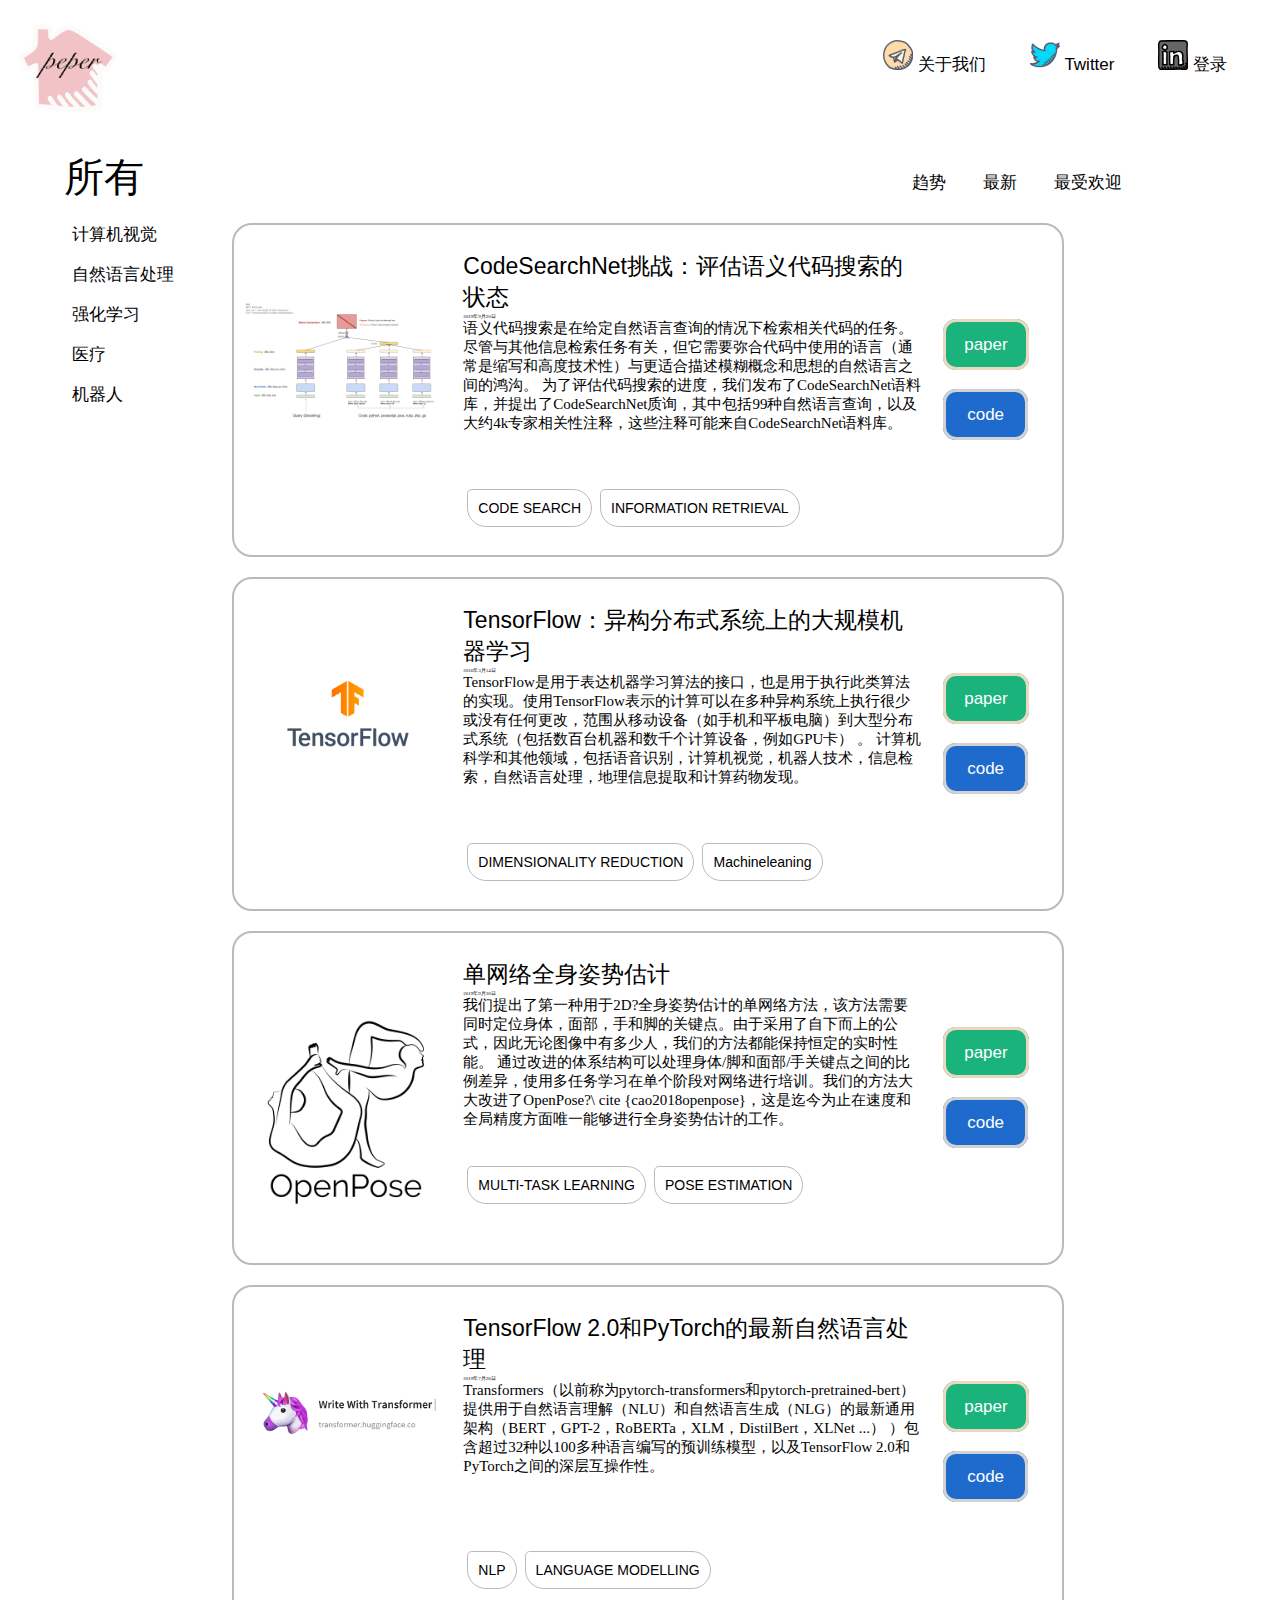
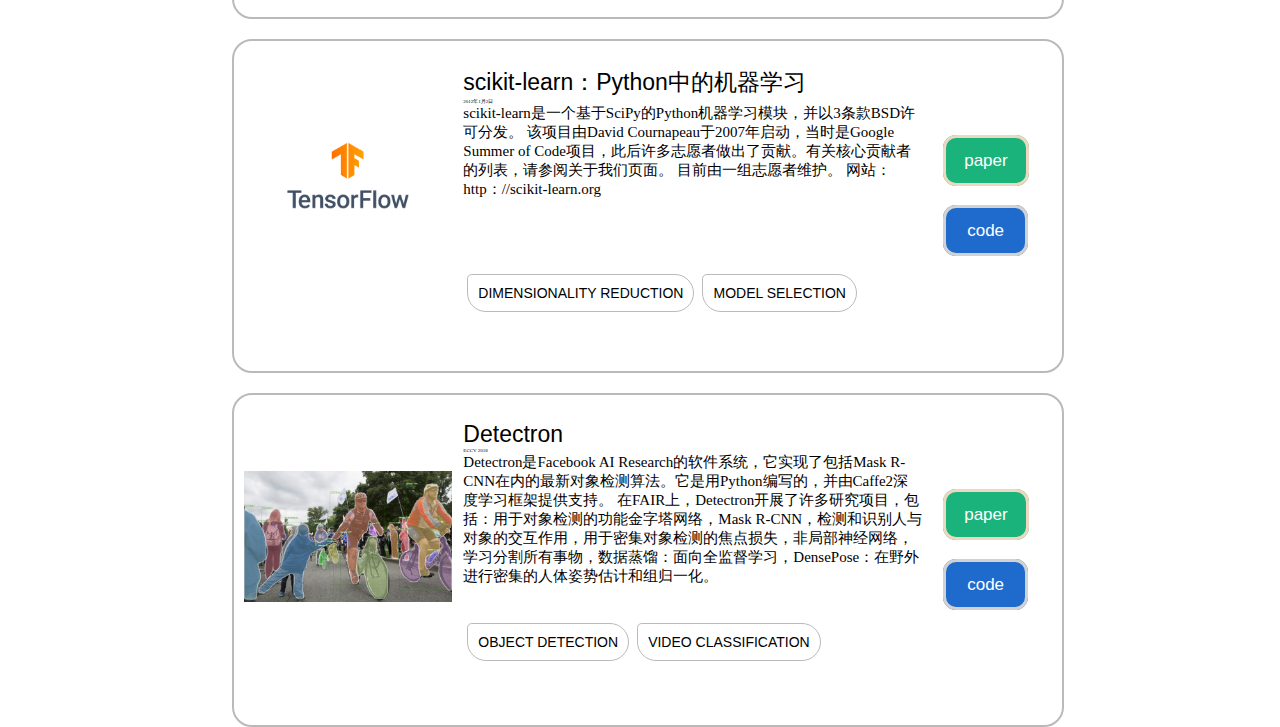
==== html/index.html @ c1170930 "main.html 1.0" ====
<!DOCTYPE html>
<html lang="en">
<head>
    <meta charset="UTF-8">
    <title>Paperswithpapers</title>
    <link rel="stylesheet" href="../css/common.css">
    <script src="../js/common.js"></script>
    <script src="../js/rank.js"></script>
</head>
<body>
<div class="bridges">
    <a href="index.html"> <img class="logo" src="../image/logo100.png" alt="main"></a>
    <ul class="top_left">
        <a id="report" href="#" onclick="report()" class="report">举报错误/Report</a>
    </ul>
    <div class="top_right">
        <a class="about" href="https://github.com/EternalGg"><img src="../image/abot.png"> 关于我们</a>
        <a href="https://www.twitter.com" target="_blank"><img src="../image/twwtter.png"> Twitter</a>
        <a id="login" href="login.html"><img src="../image/logi.png" alt="login"> 登录</a>
    </div>
    <div class="state">
        <div id="state" class="now_state">
            所有
        </div>
        <ul class="choice">
            <a id="trend" onclick="changetype('趋势','trend')" href = "#">趋势</a>
            <a id="new" onclick="changetype('最新','new')" href = "#">最新</a>
            <a id="porp" onclick="changetype('最受欢迎','porp')" href = "#">最受欢迎</a>
        </ul>
    </div>
    <div class="mid">
        <div class="mid_left">
            <div class="direction">
                <a id="fcv" onclick="showkid('fcv')" href = "#">计算机视觉</a>
                <a id="fnlp" onclick="showkid('fnlp')" href = "#">自然语言处理</a>
                <a id="frl" onclick="showkid('frl')" href = "#">强化学习</a>
                <a id="fMedical" onclick="showkid('fMedical')" href = "#">医疗</a>
                <a id="frobot" onclick="showkid('frobot')" href = "#">机器人</a>
            </div>
        </div>
        <div class="mid_right">
            <ul id="CV">
                <a href = "#">语义分割</a>
                <a href = "#">影像分类</a>
                <a href = "#">物体检测</a>
                <a href = "#">影像产生</a>
                <a href = "#">姿势估计</a>
            </ul>
            <ul id="NLP">
                <a href = "#">机器翻译</a>
                <a href = "#">语言建模</a>
                <a href = "#">问题回答</a>
                <a href = "#">情绪分析</a>
                <a href = "#">文字分类</a>
            </ul>
            <ul id="RL">
                <a href = "#">星际争霸</a>
                <a href = "#">即使策略游戏</a>
                <a href = "#">对抗攻击</a>
                <a href = "#">对抗防御</a>
                <a href = "#">推理攻击</a>
            </ul>
            <ul id="Medical">
                <a href = "#">医学图像分割</a>
                <a href = "#">病变分割</a>
                <a href = "#">药物发现</a>
                <a href = "#">脑分割</a>
                <a href = "#">脑肿瘤分割</a>
            </ul>
            <ul id="robot">
                <a href = "#">校准</a>
                <a href = "#">视觉里程表</a>
                <a href = "#">运动计划</a>
                <a href = "#">机器人导航</a>
                <a href = "#">视觉导航</a>
            </ul>
        </div>
        <div id="mid_center" class="mid_center">
        </div>
    </div>
</div>
<script language="JavaScript">
    row = creat_row();
    sa = rank();
    predicttype();
    paperpredict();
</script>
</body>
</html>
---- css/common.css ----
html {
    height: 100%;
}

body {
    font-family: "Roboto Light", serif;
    /*height: 100%;*/
    /*background: rgb(251,246,217);*/
}

a{
    font-family: "Roboto", sans-serif;
    font-size: 17px;
    text-decoration:none;
    height: 40px;
    color: black;
    padding-right: 30px;
}
div{
    font-family: "HoloLens MDL2 Assets";
}


.bridges {
    background: white;
    width: 100%;
    margin: 0 auto;
    height: 100%;
}


.mid {
    position: absolute;
    height: 100%;
    width: 100%;
}

.mid_left {
    width: 13%;
    height: 100%;
    left: 5%;
    position: absolute;
}

.mid_right {
    width: 13%;
    height: 100%;
    position: absolute;
    right: 2.5%;
}

.mid_center {
    width: 65%;
    position: absolute;
    left: 17.5%;
    height: 100%;
    /*background: aqua;*/
}


.search {
    position: absolute;
}


.logo{
    padding-left: 10px;
    padding-top: 10px;

}

.top_left {
    position: absolute;
    left: 10%;
    width: 30%;
    top: 25px;
}

.top_right {
    top: 40px;
    position: absolute;
    right: 1%;
}

.top_right a {
    padding-right: 40px;
}

.login {
    width: 30px;
}

.report{
    display: none;
    padding-left: 10px;
    padding-right: 10px;
    padding-top: 10px;
    padding-bottom: 10px;
    background: #BCB9B9;
    color: white;
    font-size: 17px;
    border-radius:20px 20px 20px 20px;
    text-align: center;
}

.state{
    /*background: aqua;*/
    width: 100%;
    height: 100px;
}

.choice{
    font-family: -apple-system, BlinkMacSystemFont, "Segoe UI", Roboto, "Helvetica Neue", Arial, sans-serif, "Apple Color Emoji", "Segoe UI Emoji", "Segoe UI Symbol";;
    font-size: 25px;
    right: 10%;
    top: 140px;
    position: absolute;
    height: 100%;
}
.now_state{
    position: absolute;
    height: 100%;
    top: 150px;
    left: 5%;
    font-size: 40px;
}

.row{
    padding-left: 10px;
    padding-right: 10px;
    padding-top: 10px;
    padding-bottom: 20px;
    height: 300px;
    /*background: darkred;*/
    border-radius:20px 20px 20px 20px;
    overflow: hidden;
    border: #BCB9B9 2px solid;
    margin:0px 0px 20px 0px
}

.row_img{
    position: absolute;
    height: 280px;
    width: 25%;
    padding-left: 0px;
}



.picture{
    top: 50px;
    width: 100%;
    position: absolute;
}

.row_detail{
    position: absolute;
    left: 23%;
    height: 280px;
    width: 60%;
    /*background: darkred;*/
    padding-left: 0px;
}
.title{
    font-family: Impact, Charcoal, sans-serif;
    font-size: 23px;
    word-wrap:break-word;
}

.complexity{
    font-size: 5px;
}

.detail{

    height: 180px;
    font-size: 15px;
    word-wrap:break-word;
    overflow: hidden;
}

.target{
    top: 250px;
    width: 100%;
    height: 40px;
}

.task{
    width: 40%;
    padding-left: 10px;
    padding-right: 10px;
    padding-top: 10px;
    padding-bottom: 10px;
    border-radius:5px 20px 20px 20px;
    overflow: hidden;
    border: #BCB9B9 0.5px solid;
    margin:4px 4px 20px 4px;
    font-size: 14px;
}

.row_performance{
    position: absolute;
    left: 85%;
    height: 280px;
    width: 13%;
    margin:0;
    padding:0;
}



.path{
    position:absolute;
    top: 100px;
}

.github{
    background: #1f6bcd;
    color: white;
    font-size: 17px;
    text-align: center;
    padding-left: 21px;
    padding-right: 21px;
    padding-top: 13px;
    padding-bottom: 13px;
    border-radius:13px 13px 13px 13px;
    overflow: hidden;
    border: rgb(210,210,210) 3px solid;
    margin:4px 4px 20px 4px
}
.paper{
    height: 50px;
    background: #1ab37c;
    color: white;
    font-size: 17px;
    text-align: center;
    text-align: center;
    padding-left: 18px;
    padding-right: 18px;
    padding-top: 13px;
    padding-bottom: 13px;
    border-radius:13px 13px 13px 13px;
    overflow: hidden;
    border: rgb(236,216,192) 3px solid;
    margin:4px 4px 20px 4px
}
.pdiv{
    height: 30px;

    width: 100px;
    position: absolute;
    top: 100px;
}
.gdiv{

    height: 30px;
    width: 100px;
    position: absolute;
    top: 170px;
}

.direction a{
    display: block;
    left: 30%;
}

#NLP{
    display: none;
}
#NLP a{
    display: block;
    left: 30%;
}

#CV{
    display: none;
}
#CV a{
    display: block;
    left: 30%;
}
#Medical{
    display: none;
}
#Medical a{
    display: block;
    left: 30%;
}
#CV a{
    display: block;
    left: 30%;
}
#robot{
    display: none;
}
#robot a{
    display: block;
    left: 30%;
}
#RL{
    display: none;
}
#RL a{
    display: block;
    left: 30%;
}
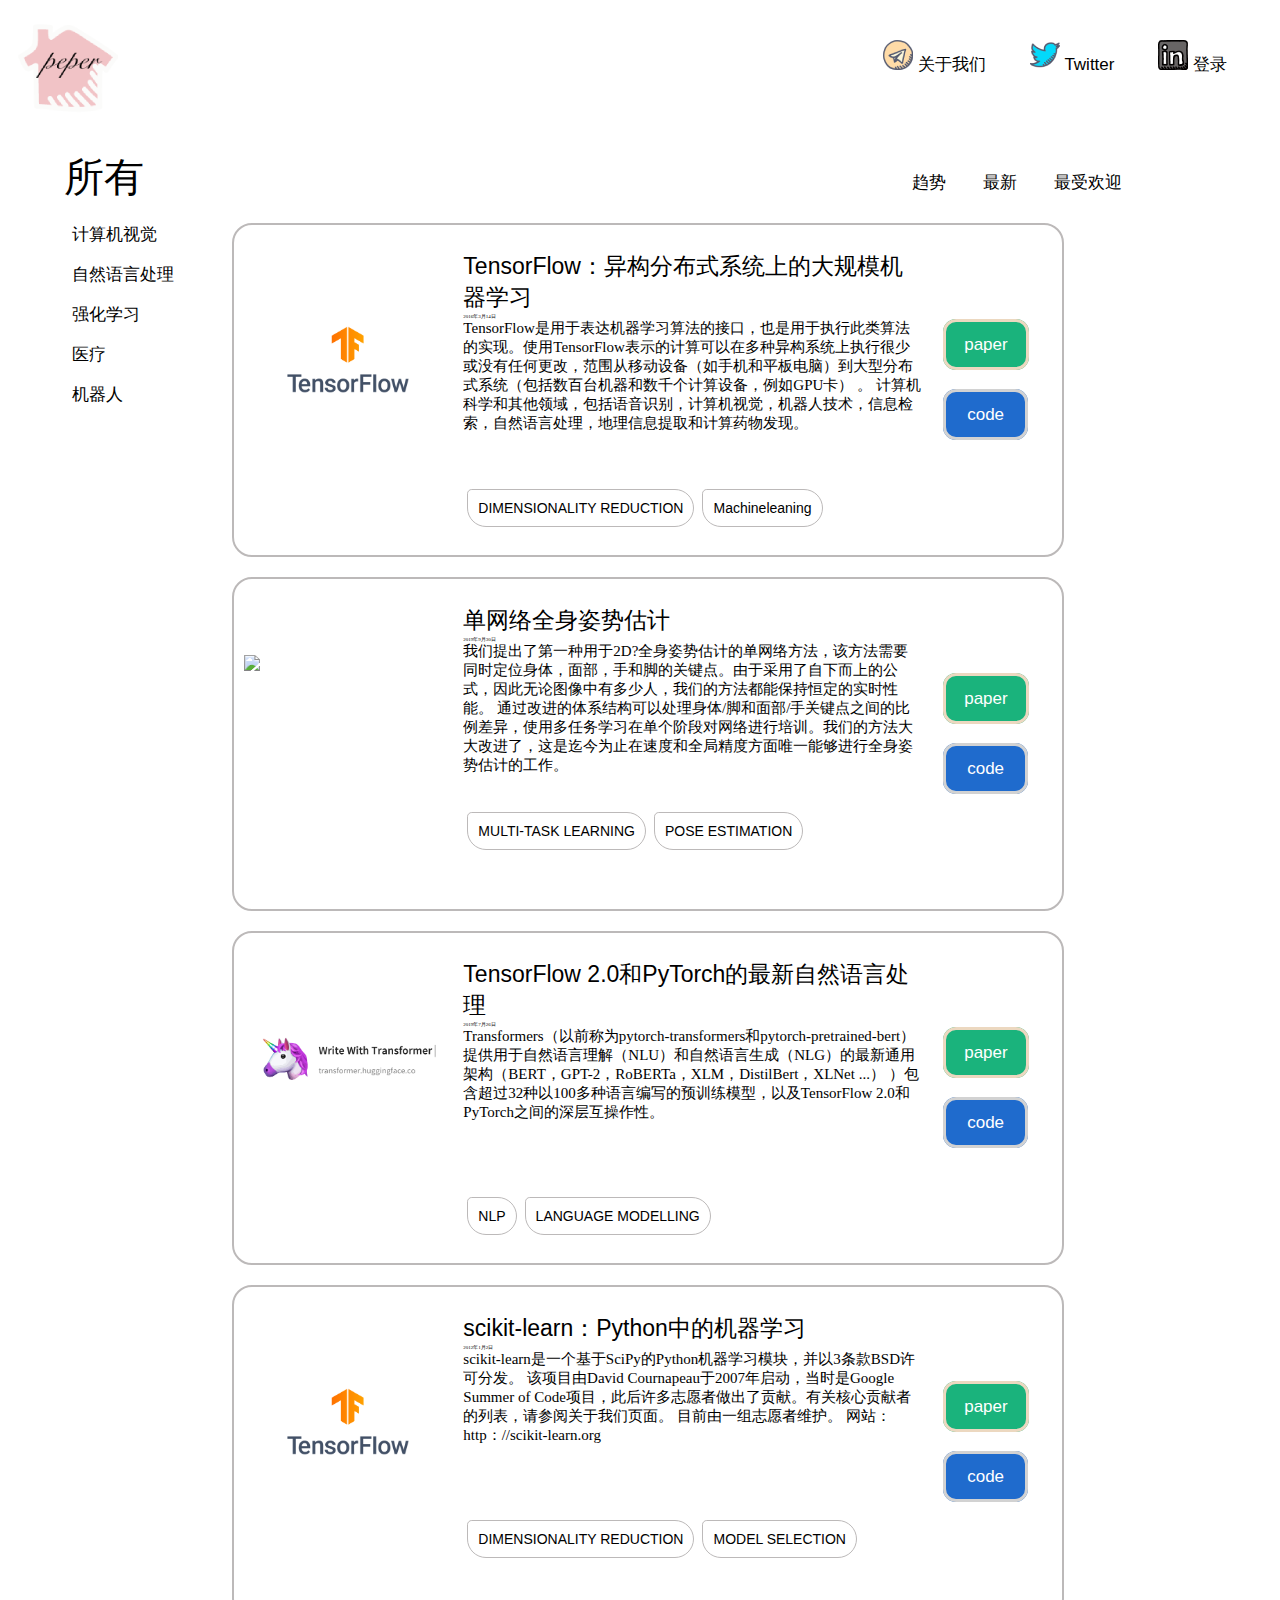
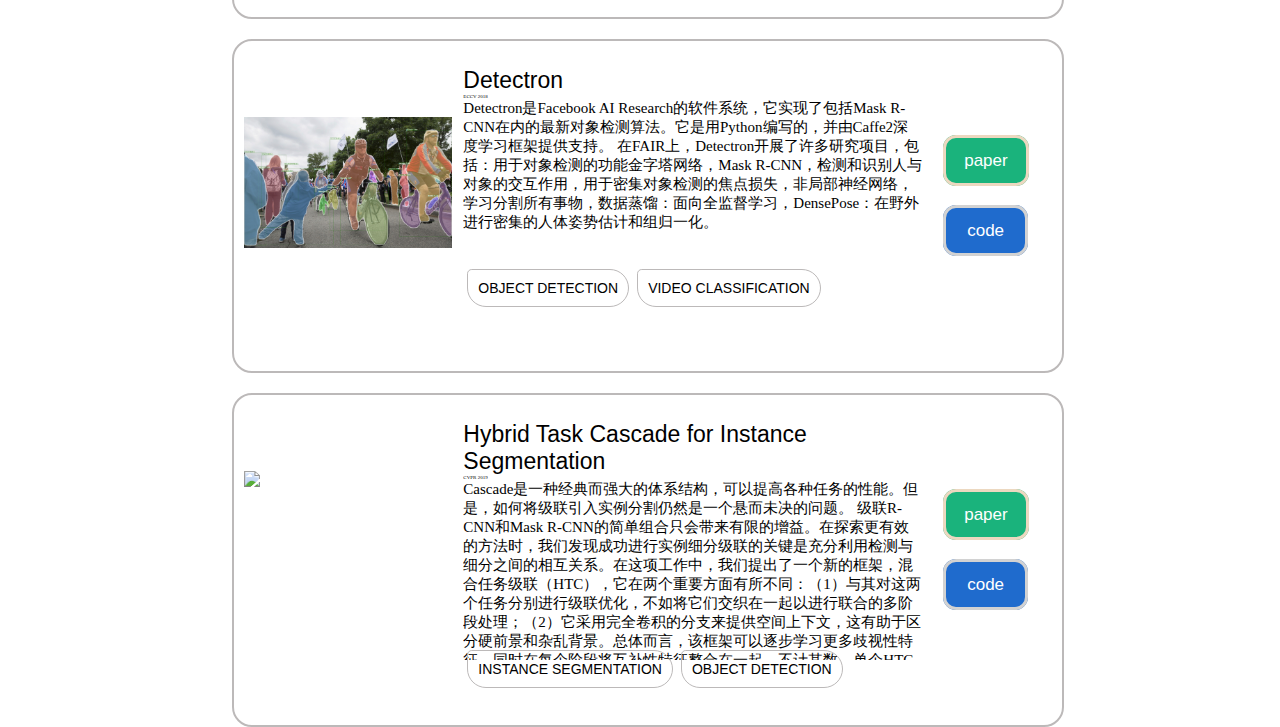
==== commit 41e64d4a: "main.html 1.0" ====
--- a/html/index.html
+++ b/html/index.html
@@ -23,7 +23,7 @@
             所有
         </div>
         <ul class="choice">
-            <a id="trend" onclick="changetype('趋势','trend')" href = "#">趋势</a>
+           <a id="trend" onclick="changetype('趋势','trend')" href = "#">趋势</a>
             <a id="new" onclick="changetype('最新','new')" href = "#">最新</a>
             <a id="porp" onclick="changetype('最受欢迎','porp')" href = "#">最受欢迎</a>
         </ul>
@@ -81,9 +81,6 @@
 </div>
 <script language="JavaScript">
     row = creat_row();
-    sa = rank();
-    predicttype();
-    paperpredict();
 </script>
 </body>
 </html>